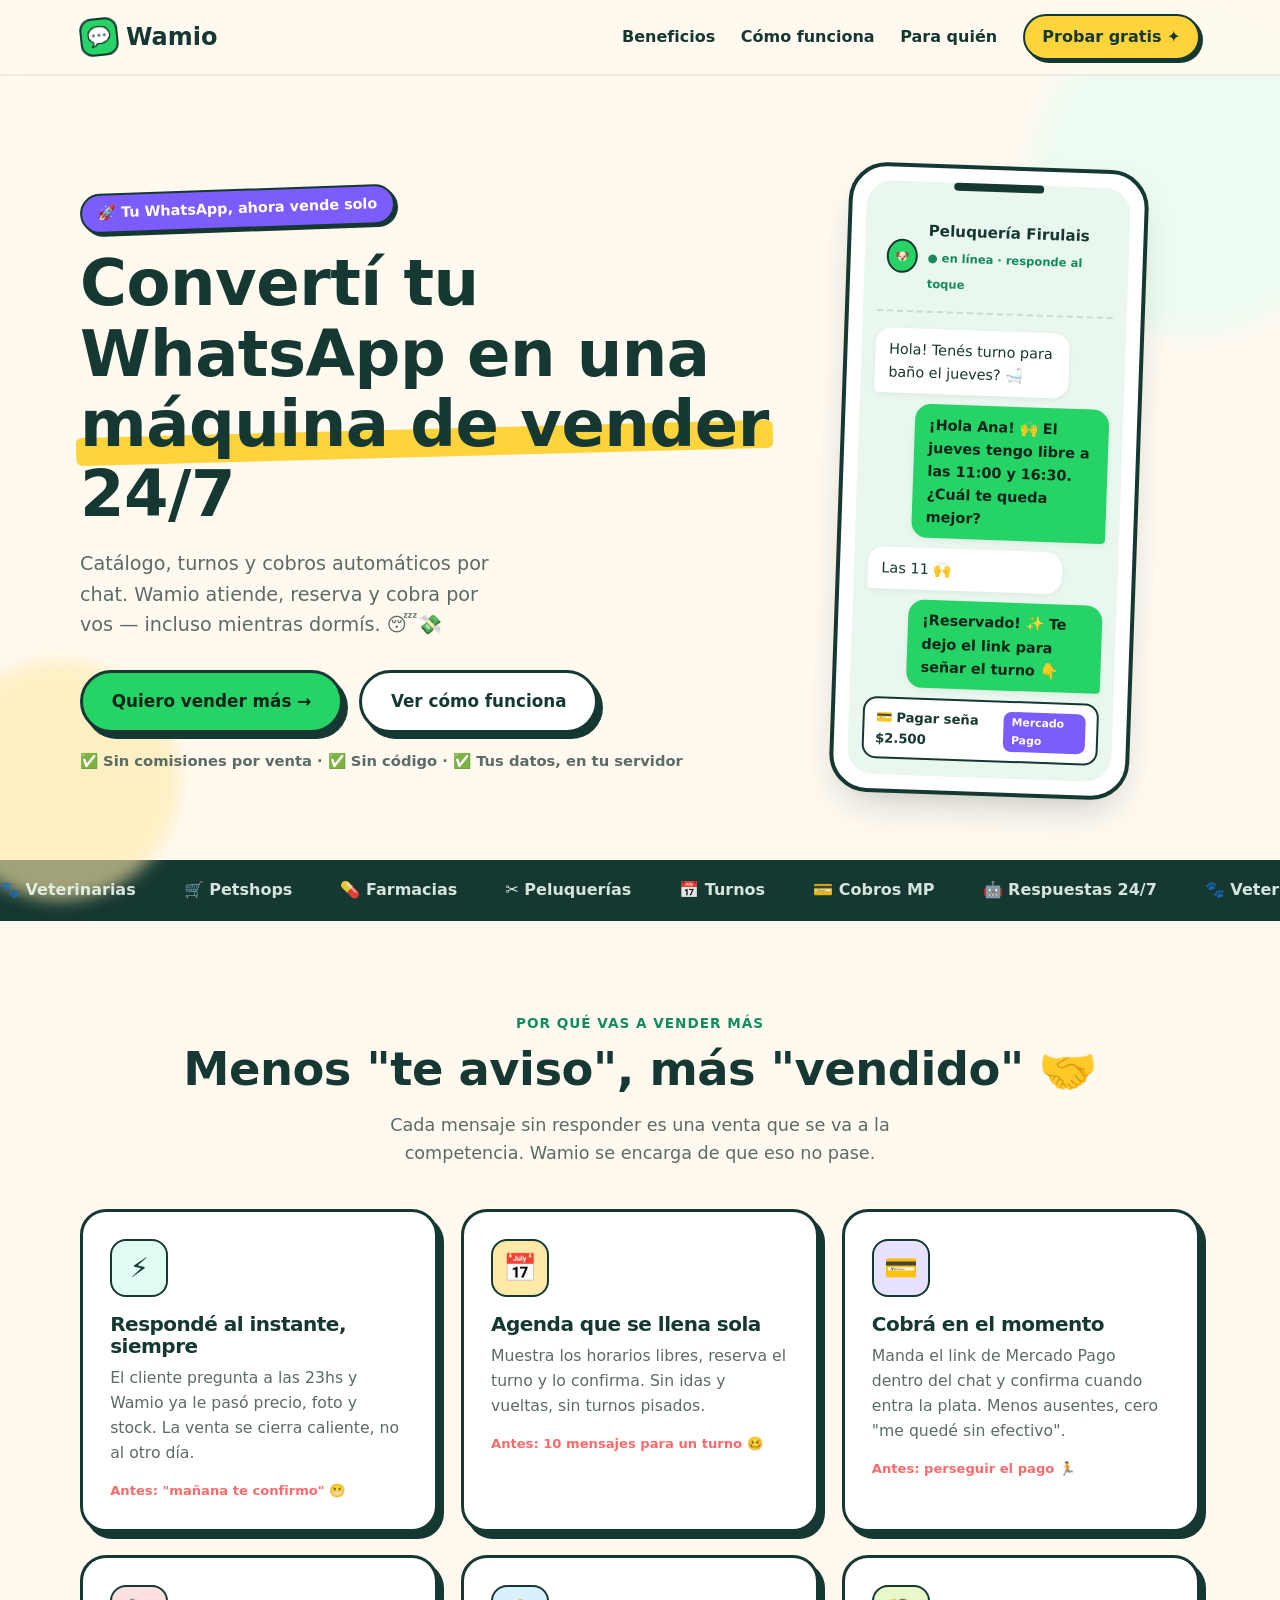
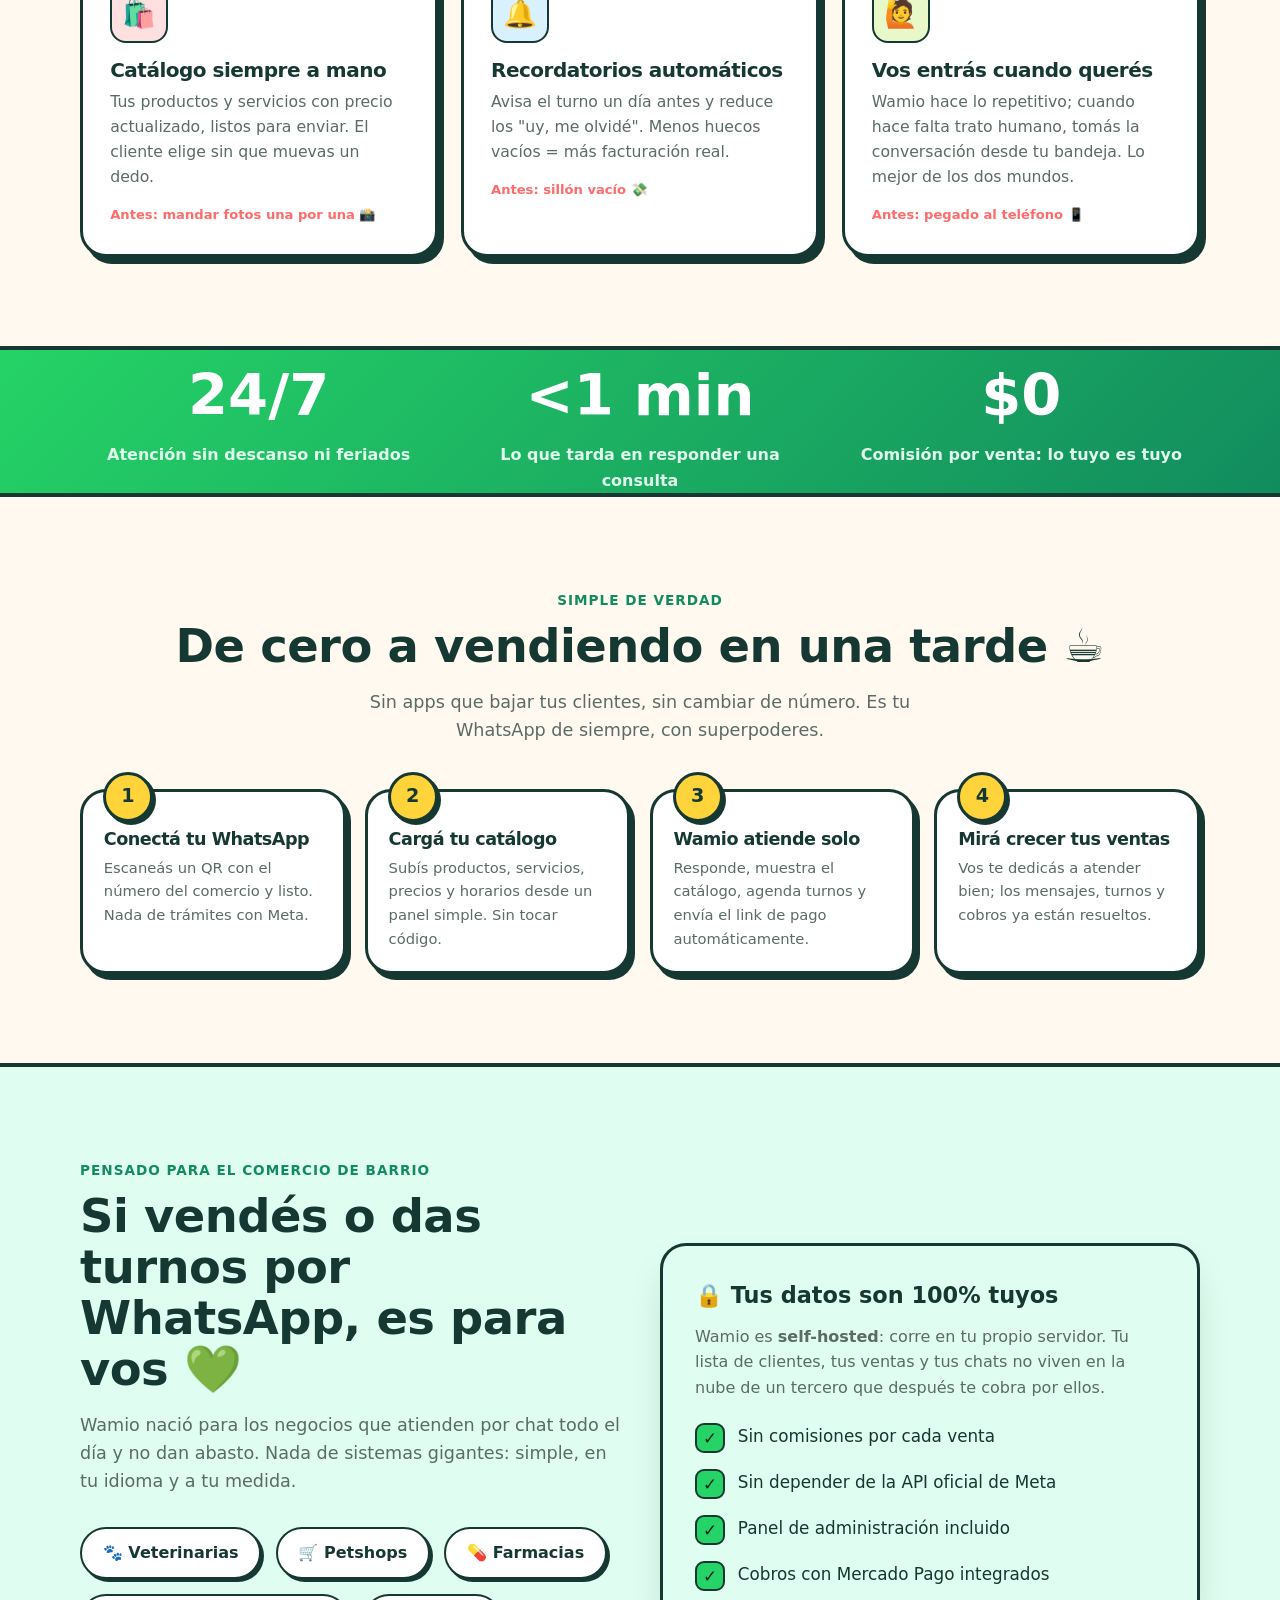
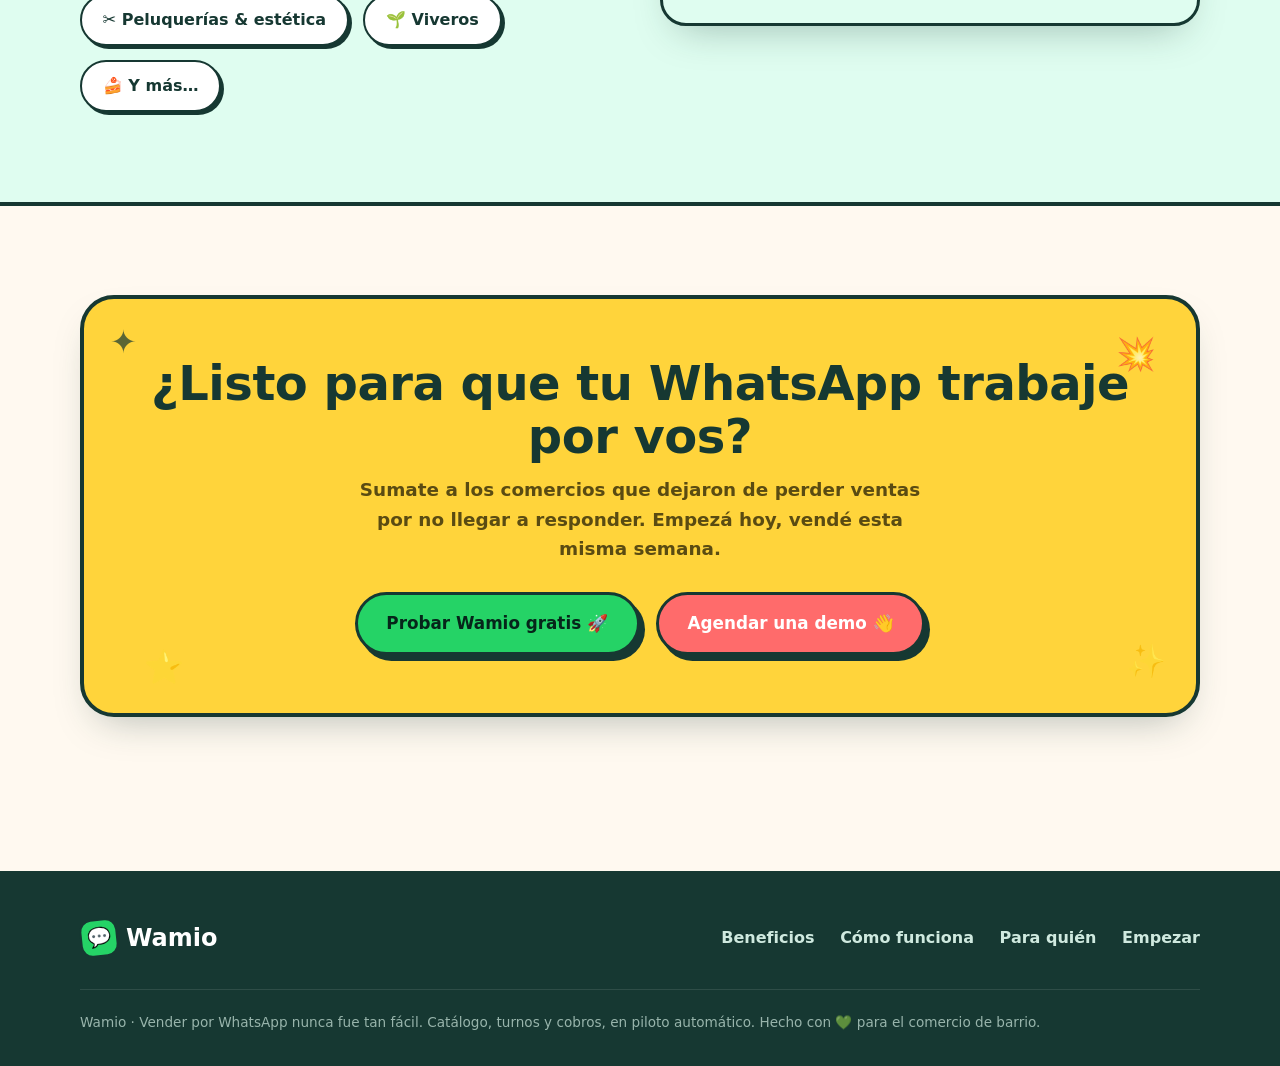
==== landing/index.html @ 574033fa "Landing page: sitio promocional claro y divertido para Wamio Página estática autocontenida (landing/" ====
<!DOCTYPE html>
<html lang="es">
<head>
<meta charset="UTF-8" />
<meta name="viewport" content="width=device-width, initial-scale=1.0" />
<title>Wamio — Vendé por WhatsApp en piloto automático</title>
<meta name="description" content="Wamio convierte tu WhatsApp en una máquina de vender: catálogo, turnos y cobros automáticos, 24/7. Ideal para veterinarias, petshops y farmacias de barrio." />
<style>
  :root {
    --verde:   #25D366;
    --verde-d: #128C5E;
    --menta:   #DFFdf0;
    --crema:   #FFF9F0;
    --coral:   #FF6B6B;
    --amarillo:#FFD43B;
    --violeta: #7C5CFC;
    --tinta:   #163832;
    --gris:    #5B6B66;
    --blanco:  #FFFFFF;
    --sombra:  0 18px 40px -18px rgba(22,56,50,.35);
    --radio:   26px;
  }

  * { box-sizing: border-box; margin: 0; padding: 0; }

  html { scroll-behavior: smooth; }

  body {
    font-family: 'Trebuchet MS', 'Segoe UI', system-ui, sans-serif;
    color: var(--tinta);
    background: var(--crema);
    line-height: 1.6;
    overflow-x: hidden;
  }

  h1, h2, h3 { line-height: 1.1; letter-spacing: -.5px; }

  a { text-decoration: none; color: inherit; }

  .wrap { width: min(1120px, 92vw); margin-inline: auto; }

  /* ---------- Botones ---------- */
  .btn {
    display: inline-flex; align-items: center; gap: .55rem;
    font-size: 1.05rem; font-weight: 700;
    padding: .95rem 1.8rem; border-radius: 999px;
    border: 3px solid var(--tinta);
    cursor: pointer; transition: transform .15s ease, box-shadow .15s ease;
    box-shadow: 5px 6px 0 var(--tinta);
  }
  .btn:hover { transform: translate(-2px,-2px); box-shadow: 7px 8px 0 var(--tinta); }
  .btn:active { transform: translate(2px,3px); box-shadow: 2px 2px 0 var(--tinta); }
  .btn--verde  { background: var(--verde);  color: #06251a; }
  .btn--blanco { background: var(--blanco); color: var(--tinta); }
  .btn--coral  { background: var(--coral);  color: #fff; }

  /* ---------- Nav ---------- */
  nav {
    position: sticky; top: 0; z-index: 50;
    background: rgba(255,249,240,.85);
    backdrop-filter: blur(10px);
    border-bottom: 2px solid rgba(22,56,50,.08);
  }
  nav .wrap { display: flex; align-items: center; justify-content: space-between; padding: .9rem 0; }
  .logo { display: flex; align-items: center; gap: .5rem; font-weight: 800; font-size: 1.5rem; }
  .logo .dot {
    width: 38px; height: 38px; border-radius: 12px; display: grid; place-items: center;
    background: var(--verde); border: 2.5px solid var(--tinta); font-size: 1.2rem;
    transform: rotate(-6deg);
  }
  .nav-links { display: flex; gap: 1.6rem; align-items: center; font-weight: 600; }
  .nav-links a.pill { padding: .5rem 1.1rem; border-radius: 999px; border: 2.5px solid var(--tinta); background: var(--amarillo); box-shadow: 3px 3px 0 var(--tinta); }
  @media (max-width: 720px){ .nav-links a:not(.pill){ display:none; } }

  /* ---------- Hero ---------- */
  header { position: relative; padding: clamp(3rem,7vw,6rem) 0 4rem; }
  .blob { position: absolute; border-radius: 50%; filter: blur(8px); opacity: .5; z-index: 0; }
  .blob.b1 { width: 320px; height: 320px; background: var(--menta);   top: -60px; right: -70px; }
  .blob.b2 { width: 240px; height: 240px; background: #FFE9A8;        bottom: -40px; left: -60px; opacity:.6;}
  .hero-grid { position: relative; z-index: 1; display: grid; grid-template-columns: 1.1fr .9fr; gap: 3rem; align-items: center; }
  @media (max-width: 860px){ .hero-grid { grid-template-columns: 1fr; text-align: center; } }

  .tag {
    display: inline-flex; align-items:center; gap:.5rem; font-weight: 700; font-size:.9rem;
    background: var(--violeta); color: #fff; padding: .4rem 1rem; border-radius: 999px;
    border: 2.5px solid var(--tinta); box-shadow: 3px 3px 0 var(--tinta); transform: rotate(-2deg);
  }
  .hero h1 { font-size: clamp(2.4rem, 5.2vw, 4rem); margin: 1.2rem 0; }
  .hero h1 .hl { position: relative; white-space: nowrap; }
  .hero h1 .hl::after {
    content:""; position:absolute; left:-4px; right:-4px; bottom:4px; height: 38%;
    background: var(--amarillo); z-index:-1; border-radius: 6px; transform: rotate(-1.5deg);
  }
  .hero p.lead { font-size: 1.2rem; color: var(--gris); max-width: 34ch; margin-bottom: 1.8rem; }
  @media (max-width: 860px){ .hero p.lead{ margin-inline:auto; } }
  .hero-cta { display: flex; gap: 1rem; flex-wrap: wrap; }
  @media (max-width: 860px){ .hero-cta{ justify-content:center; } }
  .microcopy { margin-top: 1rem; font-size: .92rem; color: var(--gris); font-weight:600; }

  /* Teléfono / chat mockup */
  .phone {
    position: relative; width: 300px; max-width: 78vw; margin-inline: auto;
    background: var(--blanco); border: 4px solid var(--tinta); border-radius: 38px;
    padding: 14px; box-shadow: var(--sombra); transform: rotate(2deg);
  }
  .phone::before { content:""; position:absolute; top:14px; left:50%; transform:translateX(-50%); width:90px; height:8px; background: var(--tinta); border-radius: 999px; }
  .screen { background: #EAF7EF; border-radius: 26px; padding: 30px 14px 16px; }
  .chat-top { display:flex; align-items:center; gap:.6rem; padding:.4rem .5rem 1rem; border-bottom:2px dashed rgba(22,56,50,.15); margin-bottom:1rem; }
  .chat-top .av { width:34px; height:34px; border-radius:50%; background: var(--verde); display:grid; place-items:center; border:2px solid var(--tinta); }
  .chat-top strong { font-size:.95rem; }
  .chat-top span { font-size:.72rem; color: var(--verde-d); font-weight:700; }
  .bubble { max-width: 82%; padding: .6rem .85rem; border-radius: 16px; font-size: .9rem; margin-bottom: .6rem; box-shadow: 0 2px 6px rgba(0,0,0,.06); animation: pop .5s ease backwards; }
  .bubble.in  { background: #fff; border-bottom-left-radius: 4px; }
  .bubble.out { background: var(--verde); color:#06251a; margin-left:auto; border-bottom-right-radius: 4px; font-weight:600; }
  .bubble.b-2{ animation-delay:.5s } .bubble.b-3{ animation-delay:1s } .bubble.b-4{ animation-delay:1.5s }
  .pay { display:flex; align-items:center; gap:.5rem; background:#fff; border:2px solid var(--tinta); border-radius:14px; padding:.5rem .7rem; font-size:.82rem; font-weight:700; margin-top:.2rem; animation: pop .5s ease 2s backwards;}
  .pay .chip{ background:var(--violeta); color:#fff; padding:.15rem .5rem; border-radius:8px; font-size:.68rem; }
  @keyframes pop { from { opacity:0; transform: translateY(8px) scale(.96); } to { opacity:1; transform:none; } }

  /* ---------- Tira de logos / rubros ---------- */
  .strip { background: var(--tinta); color: #EAF7EF; padding: 1.1rem 0; overflow: hidden; }
  .strip .row { display:flex; gap: 3rem; white-space: nowrap; font-weight: 700; animation: slide 22s linear infinite; }
  .strip .row span { display:inline-flex; gap:.5rem; align-items:center; opacity:.9; }
  @keyframes slide { from { transform: translateX(0);} to { transform: translateX(-50%);} }

  /* ---------- Secciones ---------- */
  section.pad { padding: clamp(3.5rem, 7vw, 6rem) 0; }
  .eyebrow { font-weight: 800; color: var(--verde-d); text-transform: uppercase; letter-spacing: 1px; font-size:.85rem; }
  .sec-title { font-size: clamp(1.9rem, 4vw, 2.9rem); margin: .5rem 0 1rem; }
  .sec-intro { color: var(--gris); font-size: 1.1rem; max-width: 54ch; }
  .center { text-align:center; } .center .sec-intro{ margin-inline:auto; }

  /* Dolor -> solución */
  .beneficios { display:grid; grid-template-columns: repeat(3,1fr); gap: 1.4rem; margin-top: 2.6rem; }
  @media (max-width: 860px){ .beneficios{ grid-template-columns:1fr; } }
  .card {
    background: var(--blanco); border: 3px solid var(--tinta); border-radius: var(--radio);
    padding: 1.7rem; box-shadow: 6px 7px 0 var(--tinta); transition: transform .18s ease;
  }
  .card:hover { transform: translateY(-6px); }
  .card .ico { width: 58px; height: 58px; border-radius: 16px; display:grid; place-items:center; font-size: 1.7rem; border:2.5px solid var(--tinta); margin-bottom: 1rem; }
  .card h3 { font-size: 1.25rem; margin-bottom: .5rem; }
  .card p { color: var(--gris); font-size:.98rem; }
  .card .antes { display:inline-block; margin-top:.9rem; font-size:.82rem; font-weight:700; color: var(--coral); }
  .i-verde{ background: var(--menta);} .i-amar{ background:#FFE9A8;} .i-viol{ background:#E8E1FF;} .i-coral{background:#FFE0E0;} .i-cielo{background:#D9F0FF;} .i-lima{background:#E8F8C8;}

  /* Cómo funciona */
  .pasos { display:grid; grid-template-columns: repeat(4,1fr); gap: 1.2rem; margin-top: 2.8rem; counter-reset: paso; }
  @media (max-width: 860px){ .pasos{ grid-template-columns: 1fr 1fr; } }
  @media (max-width: 520px){ .pasos{ grid-template-columns: 1fr; } }
  .paso { position: relative; background: var(--blanco); border: 3px solid var(--tinta); border-radius: var(--radio); padding: 2.4rem 1.3rem 1.3rem; box-shadow: 5px 6px 0 var(--tinta); }
  .paso::before {
    counter-increment: paso; content: counter(paso);
    position: absolute; top: -20px; left: 20px; width: 44px; height: 44px; border-radius: 50%;
    background: var(--amarillo); border: 3px solid var(--tinta); display:grid; place-items:center;
    font-weight: 800; font-size: 1.2rem; box-shadow: 3px 3px 0 var(--tinta);
  }
  .paso h3 { font-size: 1.1rem; margin-bottom:.4rem; }
  .paso p { font-size:.92rem; color: var(--gris); }

  /* Números */
  .stats-band { background: linear-gradient(135deg, var(--verde), var(--verde-d)); border-block: 4px solid var(--tinta); }
  .stats { display:grid; grid-template-columns: repeat(3,1fr); gap: 1.5rem; text-align:center; color:#eafff5; }
  @media (max-width: 720px){ .stats{ grid-template-columns:1fr; gap:2rem; } }
  .stats .n { font-size: clamp(2.6rem,6vw,3.6rem); font-weight: 800; color:#fff; }
  .stats .l { font-weight:600; opacity:.95; }

  /* Para quién */
  .rubros { display:flex; flex-wrap:wrap; gap: .9rem; margin-top: 2rem; }
  .rubro { background:#fff; border:2.5px solid var(--tinta); border-radius:999px; padding:.7rem 1.3rem; font-weight:700; box-shadow:3px 3px 0 var(--tinta); display:flex; gap:.5rem; align-items:center; }

  /* Diferencial / self-hosted */
  .split { display:grid; grid-template-columns: 1fr 1fr; gap: 2.5rem; align-items:center; }
  @media (max-width: 860px){ .split{ grid-template-columns:1fr; } }
  .checklist { list-style:none; display:grid; gap: 1rem; margin-top: 1.4rem; }
  .checklist li { display:flex; gap:.8rem; align-items:flex-start; font-size:1.05rem; }
  .checklist .tick { flex:none; width:30px; height:30px; border-radius:9px; background:var(--verde); border:2.5px solid var(--tinta); display:grid; place-items:center; font-weight:800; color:#06251a; }
  .card-highlight { background: var(--menta); border:3px solid var(--tinta); border-radius: var(--radio); padding: 2rem; box-shadow: var(--sombra); }
  .card-highlight .big { font-size: 1.4rem; font-weight: 800; margin-bottom: .6rem; }

  /* CTA final */
  .cta-final { position: relative; }
  .cta-box {
    background: var(--amarillo); border: 4px solid var(--tinta); border-radius: 34px;
    padding: clamp(2.4rem,5vw,3.6rem); text-align:center; box-shadow: var(--sombra); position:relative; overflow:hidden;
  }
  .cta-box h2 { font-size: clamp(2rem,4.5vw,3rem); margin-bottom: .8rem; }
  .cta-box p { font-size:1.15rem; color:#5a4b12; max-width: 46ch; margin: 0 auto 1.8rem; font-weight:600; }
  .cta-box .btns { display:flex; gap:1rem; justify-content:center; flex-wrap:wrap; }
  .cta-box .spark { position:absolute; font-size:2rem; opacity:.7; }

  /* Footer */
  footer { background: var(--tinta); color: #cfe9df; padding: 3rem 0 2rem; margin-top: 4rem; }
  .foot-grid { display:flex; justify-content:space-between; gap:2rem; flex-wrap:wrap; align-items:center; }
  footer .logo { color:#fff; }
  footer a:hover { color:#fff; }
  .foot-note { margin-top:2rem; padding-top:1.4rem; border-top:1px solid rgba(255,255,255,.15); font-size:.85rem; opacity:.7; }

  .float { animation: float 4s ease-in-out infinite; }
  @keyframes float { 0%,100%{ transform: translateY(0) rotate(2deg);} 50%{ transform: translateY(-12px) rotate(2deg);} }
</style>
</head>
<body>

  <!-- NAV -->
  <nav>
    <div class="wrap">
      <a href="#" class="logo"><span class="dot">💬</span> Wamio</a>
      <div class="nav-links">
        <a href="#beneficios">Beneficios</a>
        <a href="#como">Cómo funciona</a>
        <a href="#quien">Para quién</a>
        <a href="#empezar" class="pill">Probar gratis ✦</a>
      </div>
    </div>
  </nav>

  <!-- HERO -->
  <header>
    <span class="blob b1"></span>
    <span class="blob b2"></span>
    <div class="wrap hero-grid hero">
      <div>
        <span class="tag">🚀 Tu WhatsApp, ahora vende solo</span>
        <h1>Convertí tu WhatsApp en una <span class="hl">máquina de vender</span> 24/7</h1>
        <p class="lead">Catálogo, turnos y cobros automáticos por chat. Wamio atiende, reserva y cobra por vos — incluso mientras dormís. 😴💸</p>
        <div class="hero-cta">
          <a href="#empezar" class="btn btn--verde">Quiero vender más →</a>
          <a href="#como" class="btn btn--blanco">Ver cómo funciona</a>
        </div>
        <p class="microcopy">✅ Sin comisiones por venta · ✅ Sin código · ✅ Tus datos, en tu servidor</p>
      </div>

      <!-- Chat mockup -->
      <div class="phone float">
        <div class="screen">
          <div class="chat-top">
            <span class="av">🐶</span>
            <div>
              <strong>Peluquería Firulais</strong><br>
              <span>● en línea · responde al toque</span>
            </div>
          </div>
          <div class="bubble in b-1">Hola! Tenés turno para baño el jueves? 🛁</div>
          <div class="bubble out b-2">¡Hola Ana! 🙌 El jueves tengo libre a las 11:00 y 16:30. ¿Cuál te queda mejor?</div>
          <div class="bubble in b-3">Las 11 🙌</div>
          <div class="bubble out b-4">¡Reservado! ✨ Te dejo el link para señar el turno 👇</div>
          <div class="pay">💳 Pagar seña $2.500 <span class="chip">Mercado Pago</span></div>
        </div>
      </div>
    </div>
  </header>

  <!-- STRIP -->
  <div class="strip">
    <div class="row">
      <span>🐾 Veterinarias</span><span>🛒 Petshops</span><span>💊 Farmacias</span><span>✂️ Peluquerías</span><span>📅 Turnos</span><span>💳 Cobros MP</span><span>🤖 Respuestas 24/7</span>
      <span>🐾 Veterinarias</span><span>🛒 Petshops</span><span>💊 Farmacias</span><span>✂️ Peluquerías</span><span>📅 Turnos</span><span>💳 Cobros MP</span><span>🤖 Respuestas 24/7</span>
    </div>
  </div>

  <!-- BENEFICIOS -->
  <section class="pad" id="beneficios">
    <div class="wrap center">
      <span class="eyebrow">Por qué vas a vender más</span>
      <h2 class="sec-title">Menos "te aviso", más "vendido" 🤝</h2>
      <p class="sec-intro">Cada mensaje sin responder es una venta que se va a la competencia. Wamio se encarga de que eso no pase.</p>
    </div>
    <div class="wrap beneficios">
      <div class="card">
        <div class="ico i-verde">⚡</div>
        <h3>Respondé al instante, siempre</h3>
        <p>El cliente pregunta a las 23hs y Wamio ya le pasó precio, foto y stock. La venta se cierra caliente, no al otro día.</p>
        <span class="antes">Antes: "mañana te confirmo" 😬</span>
      </div>
      <div class="card">
        <div class="ico i-amar">📅</div>
        <h3>Agenda que se llena sola</h3>
        <p>Muestra los horarios libres, reserva el turno y lo confirma. Sin idas y vueltas, sin turnos pisados.</p>
        <span class="antes">Antes: 10 mensajes para un turno 🥴</span>
      </div>
      <div class="card">
        <div class="ico i-viol">💳</div>
        <h3>Cobrá en el momento</h3>
        <p>Manda el link de Mercado Pago dentro del chat y confirma cuando entra la plata. Menos ausentes, cero "me quedé sin efectivo".</p>
        <span class="antes">Antes: perseguir el pago 🏃</span>
      </div>
      <div class="card">
        <div class="ico i-coral">🛍️</div>
        <h3>Catálogo siempre a mano</h3>
        <p>Tus productos y servicios con precio actualizado, listos para enviar. El cliente elige sin que muevas un dedo.</p>
        <span class="antes">Antes: mandar fotos una por una 📸</span>
      </div>
      <div class="card">
        <div class="ico i-cielo">🔔</div>
        <h3>Recordatorios automáticos</h3>
        <p>Avisa el turno un día antes y reduce los "uy, me olvidé". Menos huecos vacíos = más facturación real.</p>
        <span class="antes">Antes: sillón vacío 💸</span>
      </div>
      <div class="card">
        <div class="ico i-lima">🙋</div>
        <h3>Vos entrás cuando querés</h3>
        <p>Wamio hace lo repetitivo; cuando hace falta trato humano, tomás la conversación desde tu bandeja. Lo mejor de los dos mundos.</p>
        <span class="antes">Antes: pegado al teléfono 📱</span>
      </div>
    </div>
  </section>

  <!-- STATS -->
  <div class="stats-band pad">
    <div class="wrap stats">
      <div><div class="n">24/7</div><div class="l">Atención sin descanso ni feriados</div></div>
      <div><div class="n">&lt;1 min</div><div class="l">Lo que tarda en responder una consulta</div></div>
      <div><div class="n">$0</div><div class="l">Comisión por venta: lo tuyo es tuyo</div></div>
    </div>
  </div>

  <!-- CÓMO FUNCIONA -->
  <section class="pad" id="como">
    <div class="wrap center">
      <span class="eyebrow">Simple de verdad</span>
      <h2 class="sec-title">De cero a vendiendo en una tarde ☕</h2>
      <p class="sec-intro">Sin apps que bajar tus clientes, sin cambiar de número. Es tu WhatsApp de siempre, con superpoderes.</p>
    </div>
    <div class="wrap pasos">
      <div class="paso">
        <h3>Conectá tu WhatsApp</h3>
        <p>Escaneás un QR con el número del comercio y listo. Nada de trámites con Meta.</p>
      </div>
      <div class="paso">
        <h3>Cargá tu catálogo</h3>
        <p>Subís productos, servicios, precios y horarios desde un panel simple. Sin tocar código.</p>
      </div>
      <div class="paso">
        <h3>Wamio atiende solo</h3>
        <p>Responde, muestra el catálogo, agenda turnos y envía el link de pago automáticamente.</p>
      </div>
      <div class="paso">
        <h3>Mirá crecer tus ventas</h3>
        <p>Vos te dedicás a atender bien; los mensajes, turnos y cobros ya están resueltos.</p>
      </div>
    </div>
  </section>

  <!-- PARA QUIÉN -->
  <section class="pad" id="quien" style="background:var(--menta); border-block:4px solid var(--tinta);">
    <div class="wrap split">
      <div>
        <span class="eyebrow">Pensado para el comercio de barrio</span>
        <h2 class="sec-title">Si vendés o das turnos por WhatsApp, es para vos 💚</h2>
        <p class="sec-intro">Wamio nació para los negocios que atienden por chat todo el día y no dan abasto. Nada de sistemas gigantes: simple, en tu idioma y a tu medida.</p>
        <div class="rubros">
          <span class="rubro">🐾 Veterinarias</span>
          <span class="rubro">🛒 Petshops</span>
          <span class="rubro">💊 Farmacias</span>
          <span class="rubro">✂️ Peluquerías & estética</span>
          <span class="rubro">🌱 Viveros</span>
          <span class="rubro">🍰 Y más…</span>
        </div>
      </div>
      <div class="card-highlight">
        <div class="big">🔒 Tus datos son 100% tuyos</div>
        <p style="color:var(--gris); margin-bottom:1rem;">Wamio es <strong>self-hosted</strong>: corre en tu propio servidor. Tu lista de clientes, tus ventas y tus chats no viven en la nube de un tercero que después te cobra por ellos.</p>
        <ul class="checklist">
          <li><span class="tick">✓</span> Sin comisiones por cada venta</li>
          <li><span class="tick">✓</span> Sin depender de la API oficial de Meta</li>
          <li><span class="tick">✓</span> Panel de administración incluido</li>
          <li><span class="tick">✓</span> Cobros con Mercado Pago integrados</li>
        </ul>
      </div>
    </div>
  </section>

  <!-- CTA FINAL -->
  <section class="pad cta-final" id="empezar">
    <div class="wrap">
      <div class="cta-box">
        <span class="spark" style="top:18px; left:26px;">✦</span>
        <span class="spark" style="top:30px; right:40px;">💥</span>
        <span class="spark" style="bottom:20px; left:60px;">⭐</span>
        <span class="spark" style="bottom:26px; right:30px;">✨</span>
        <h2>¿Listo para que tu WhatsApp trabaje por vos?</h2>
        <p>Sumate a los comercios que dejaron de perder ventas por no llegar a responder. Empezá hoy, vendé esta misma semana.</p>
        <div class="btns">
          <a href="#" class="btn btn--verde">Probar Wamio gratis 🚀</a>
          <a href="#" class="btn btn--coral">Agendar una demo 👋</a>
        </div>
      </div>
    </div>
  </section>

  <!-- FOOTER -->
  <footer>
    <div class="wrap">
      <div class="foot-grid">
        <a href="#" class="logo"><span class="dot">💬</span> Wamio</a>
        <div class="nav-links" style="color:#cfe9df;">
          <a href="#beneficios">Beneficios</a>
          <a href="#como">Cómo funciona</a>
          <a href="#quien">Para quién</a>
          <a href="#empezar">Empezar</a>
        </div>
      </div>
      <p class="foot-note">Wamio · Vender por WhatsApp nunca fue tan fácil. Catálogo, turnos y cobros, en piloto automático. Hecho con 💚 para el comercio de barrio.</p>
    </div>
  </footer>

</body>
</html>
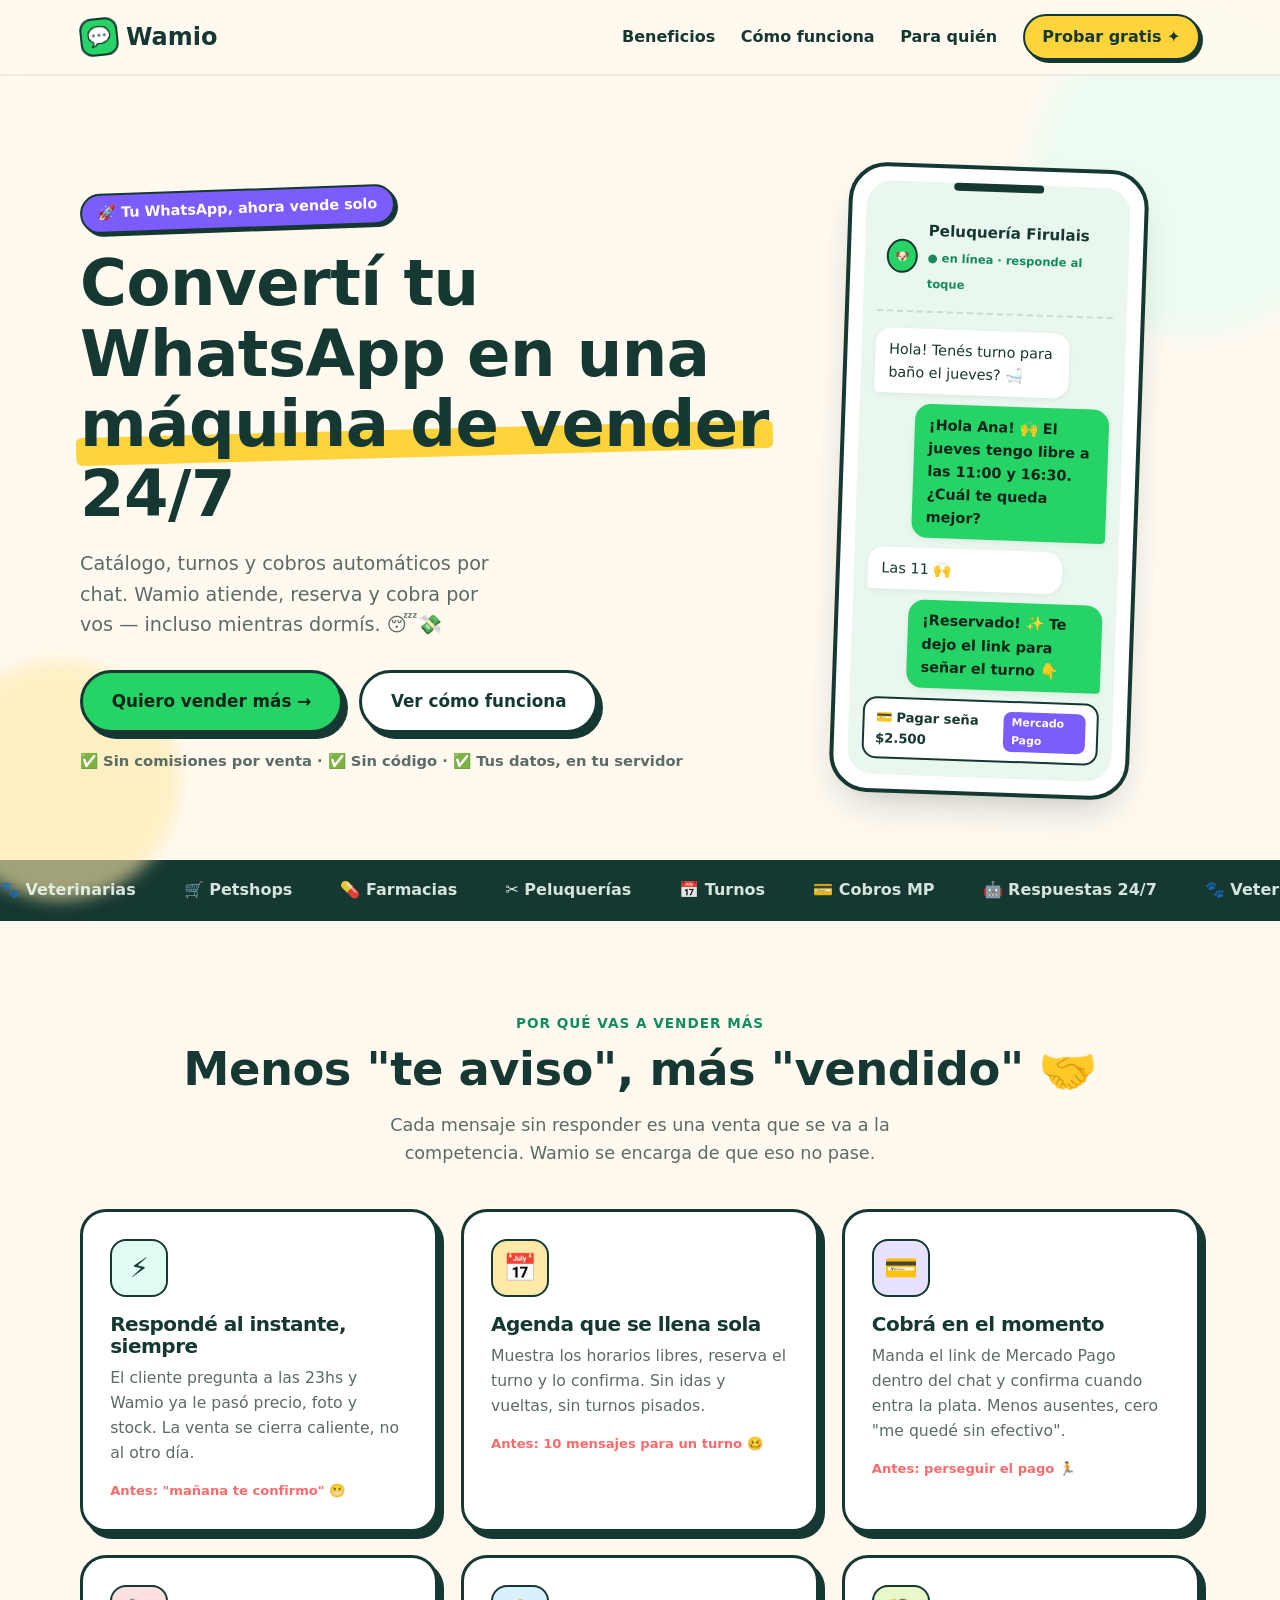
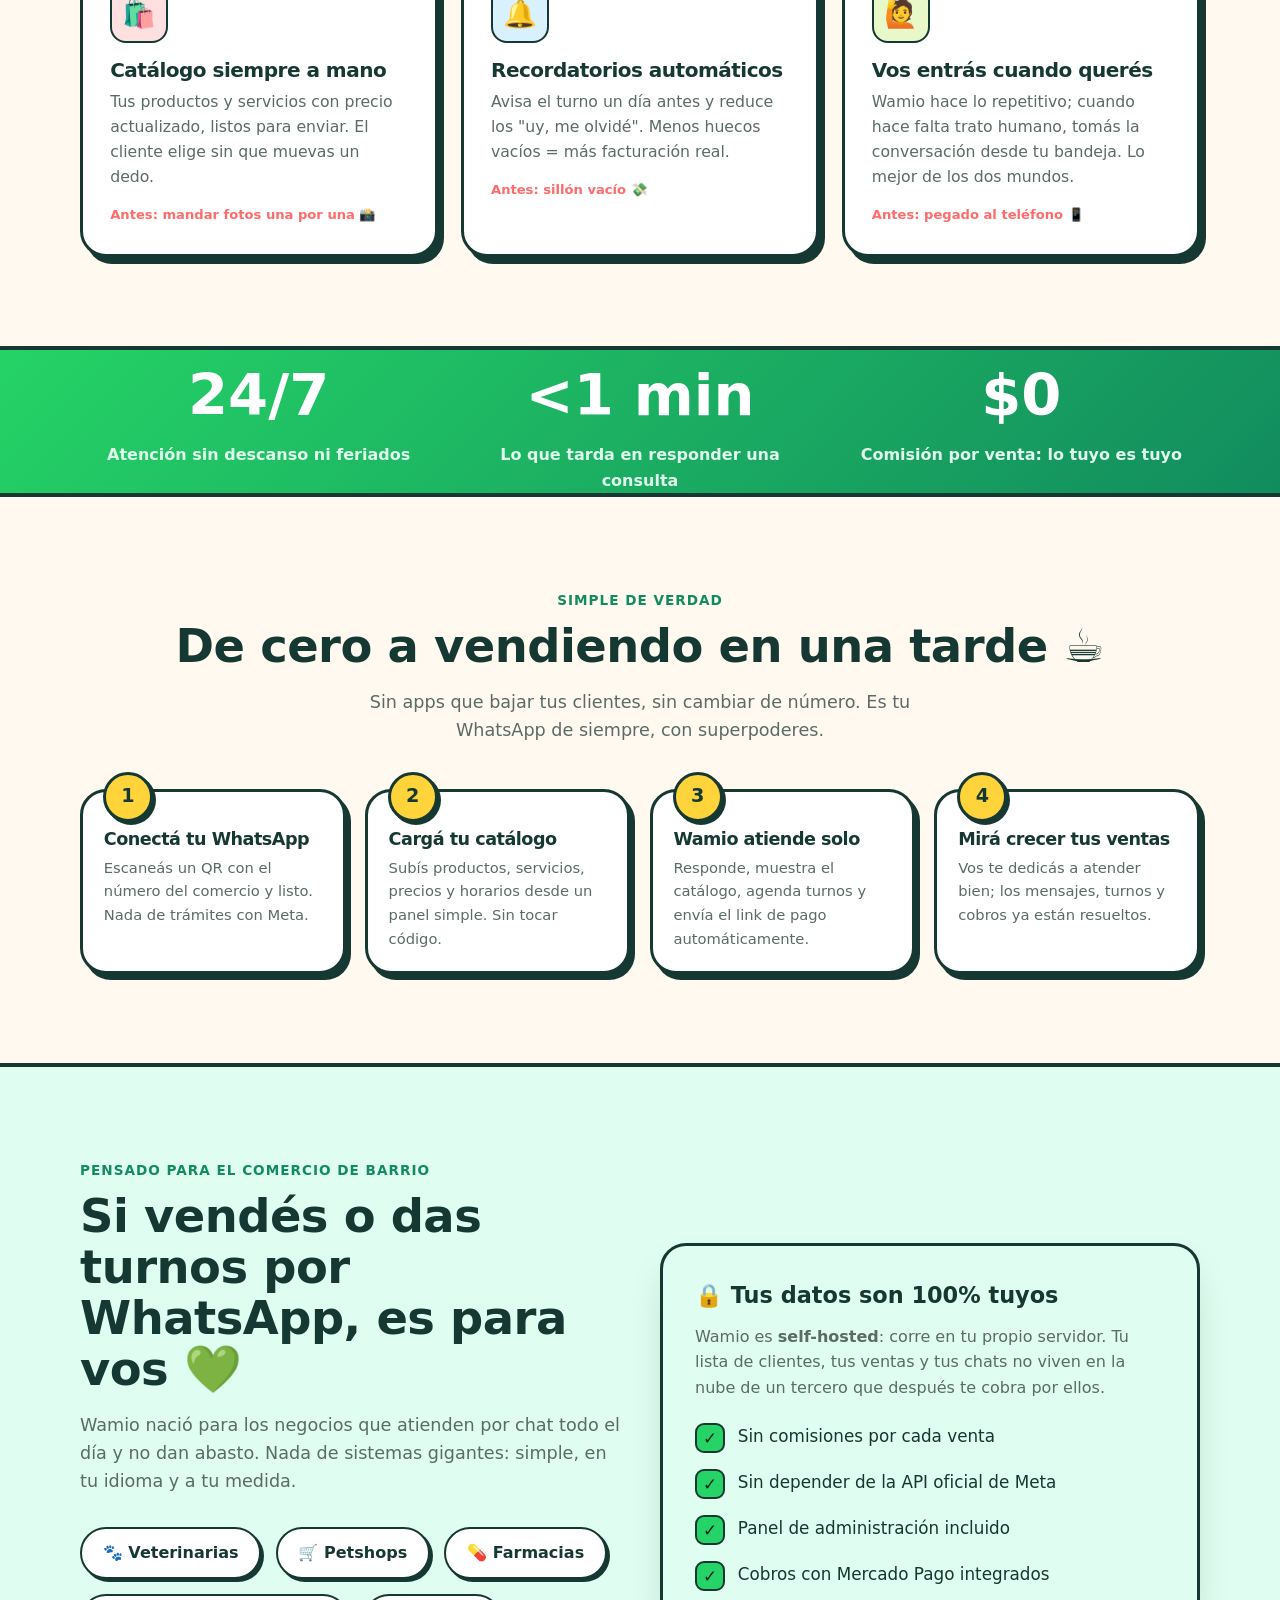
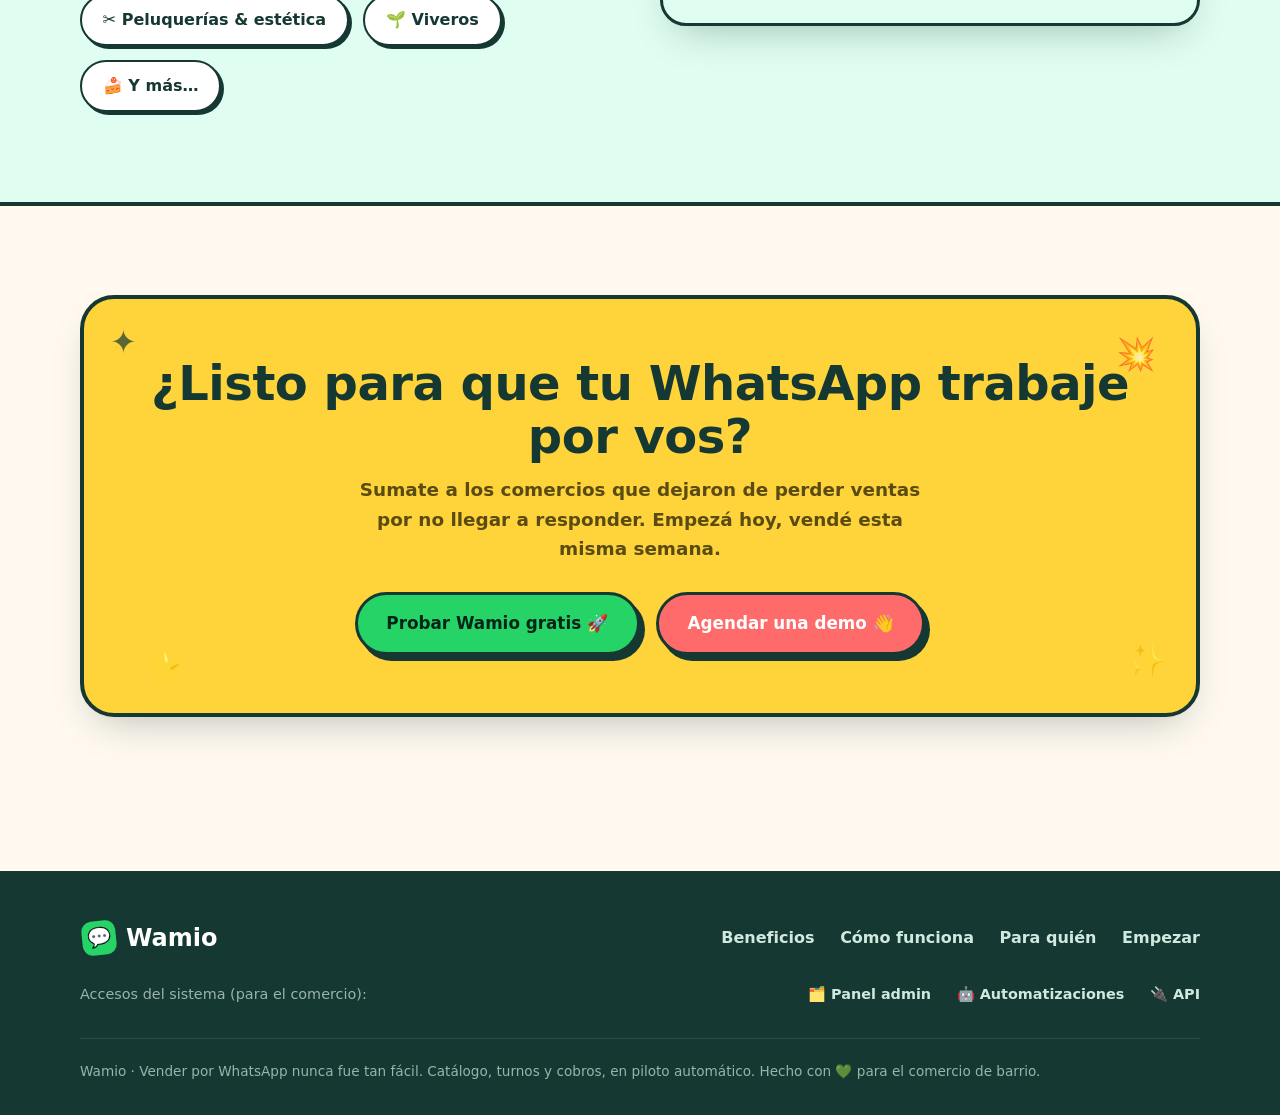
==== commit 8e1b2020: "Landing en la raíz del dominio + rutas del stack documentadas y funcionales Agrega un contenedor "la" ====
--- a/landing/index.html
+++ b/landing/index.html
@@ -401,6 +401,14 @@
           <a href="#empezar">Empezar</a>
         </div>
       </div>
+      <div class="foot-grid" style="margin-top:1.6rem; font-size:.9rem;">
+        <span style="opacity:.7;">Accesos del sistema (para el comercio):</span>
+        <div class="nav-links" style="color:#cfe9df;">
+          <a href="/admin/">🗂️ Panel admin</a>
+          <a href="/n8n/">🤖 Automatizaciones</a>
+          <a href="/api/">🔌 API</a>
+        </div>
+      </div>
       <p class="foot-note">Wamio · Vender por WhatsApp nunca fue tan fácil. Catálogo, turnos y cobros, en piloto automático. Hecho con 💚 para el comercio de barrio.</p>
     </div>
   </footer>
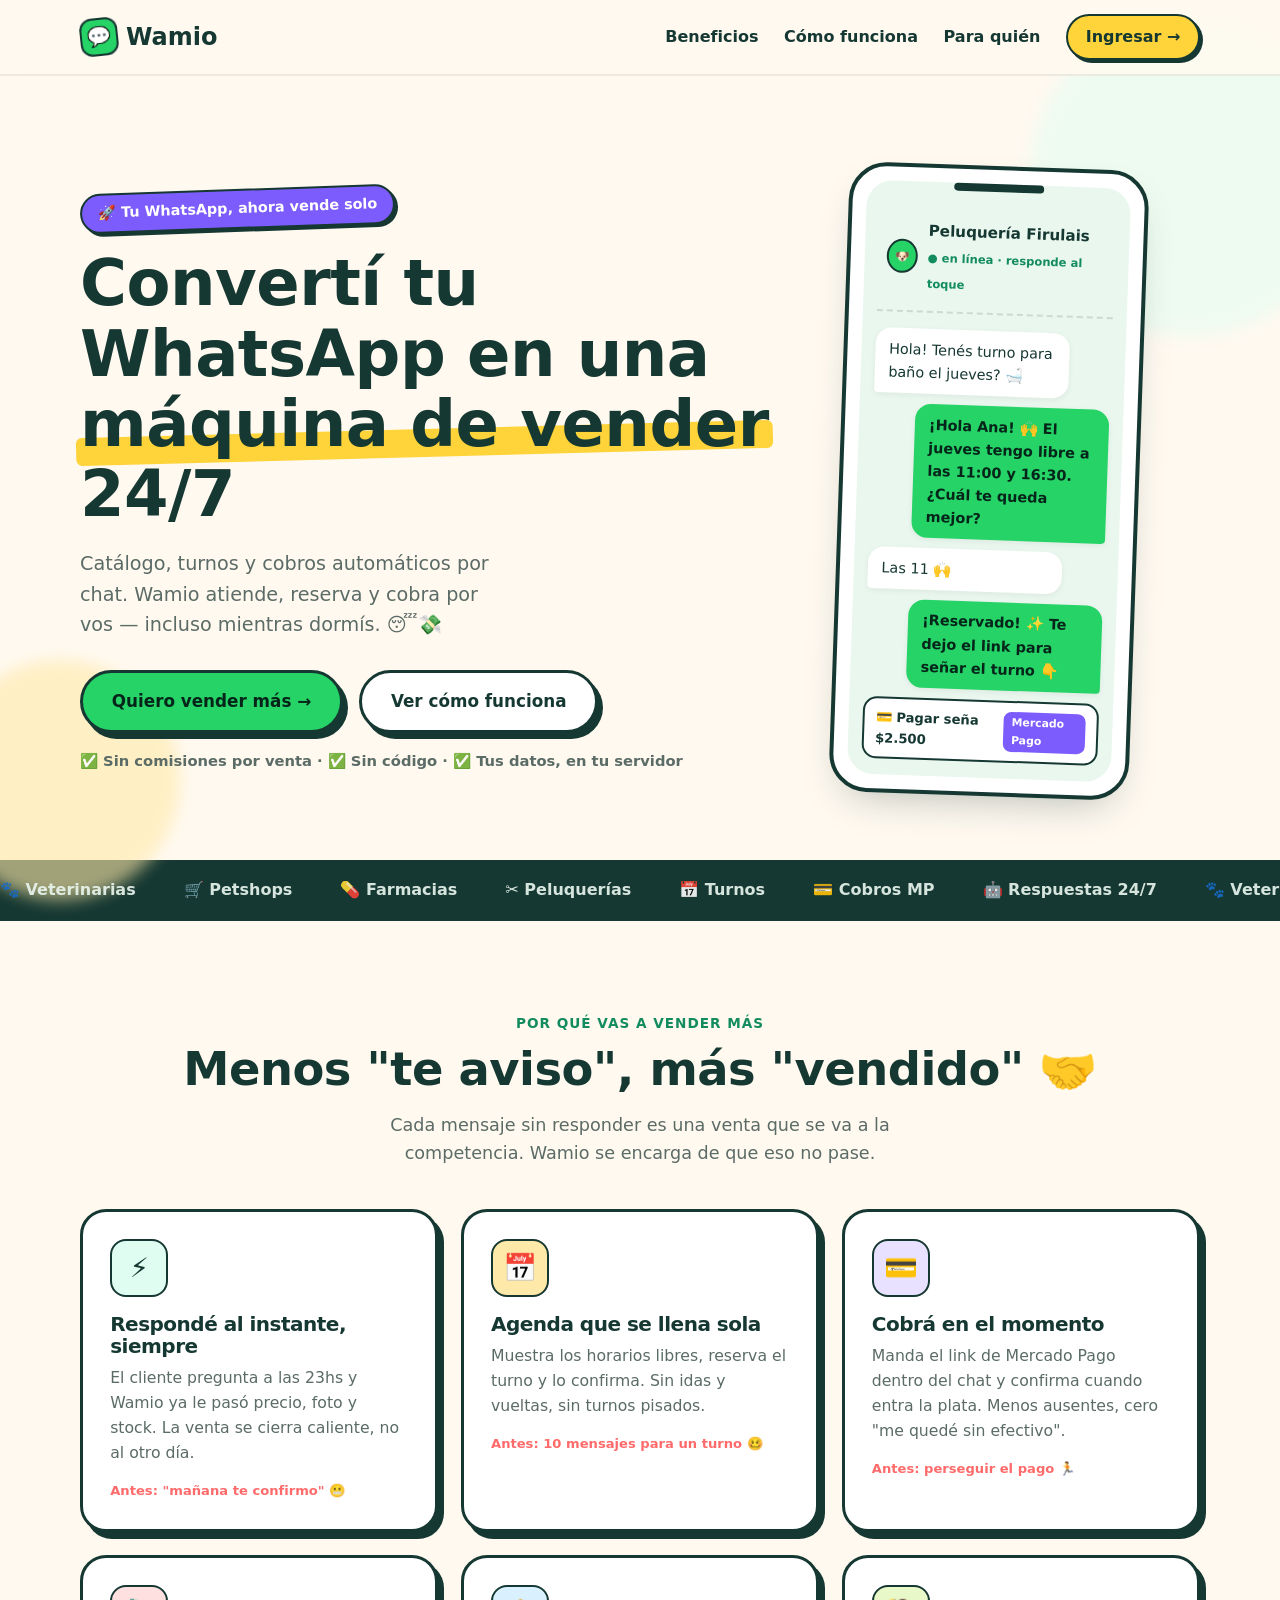
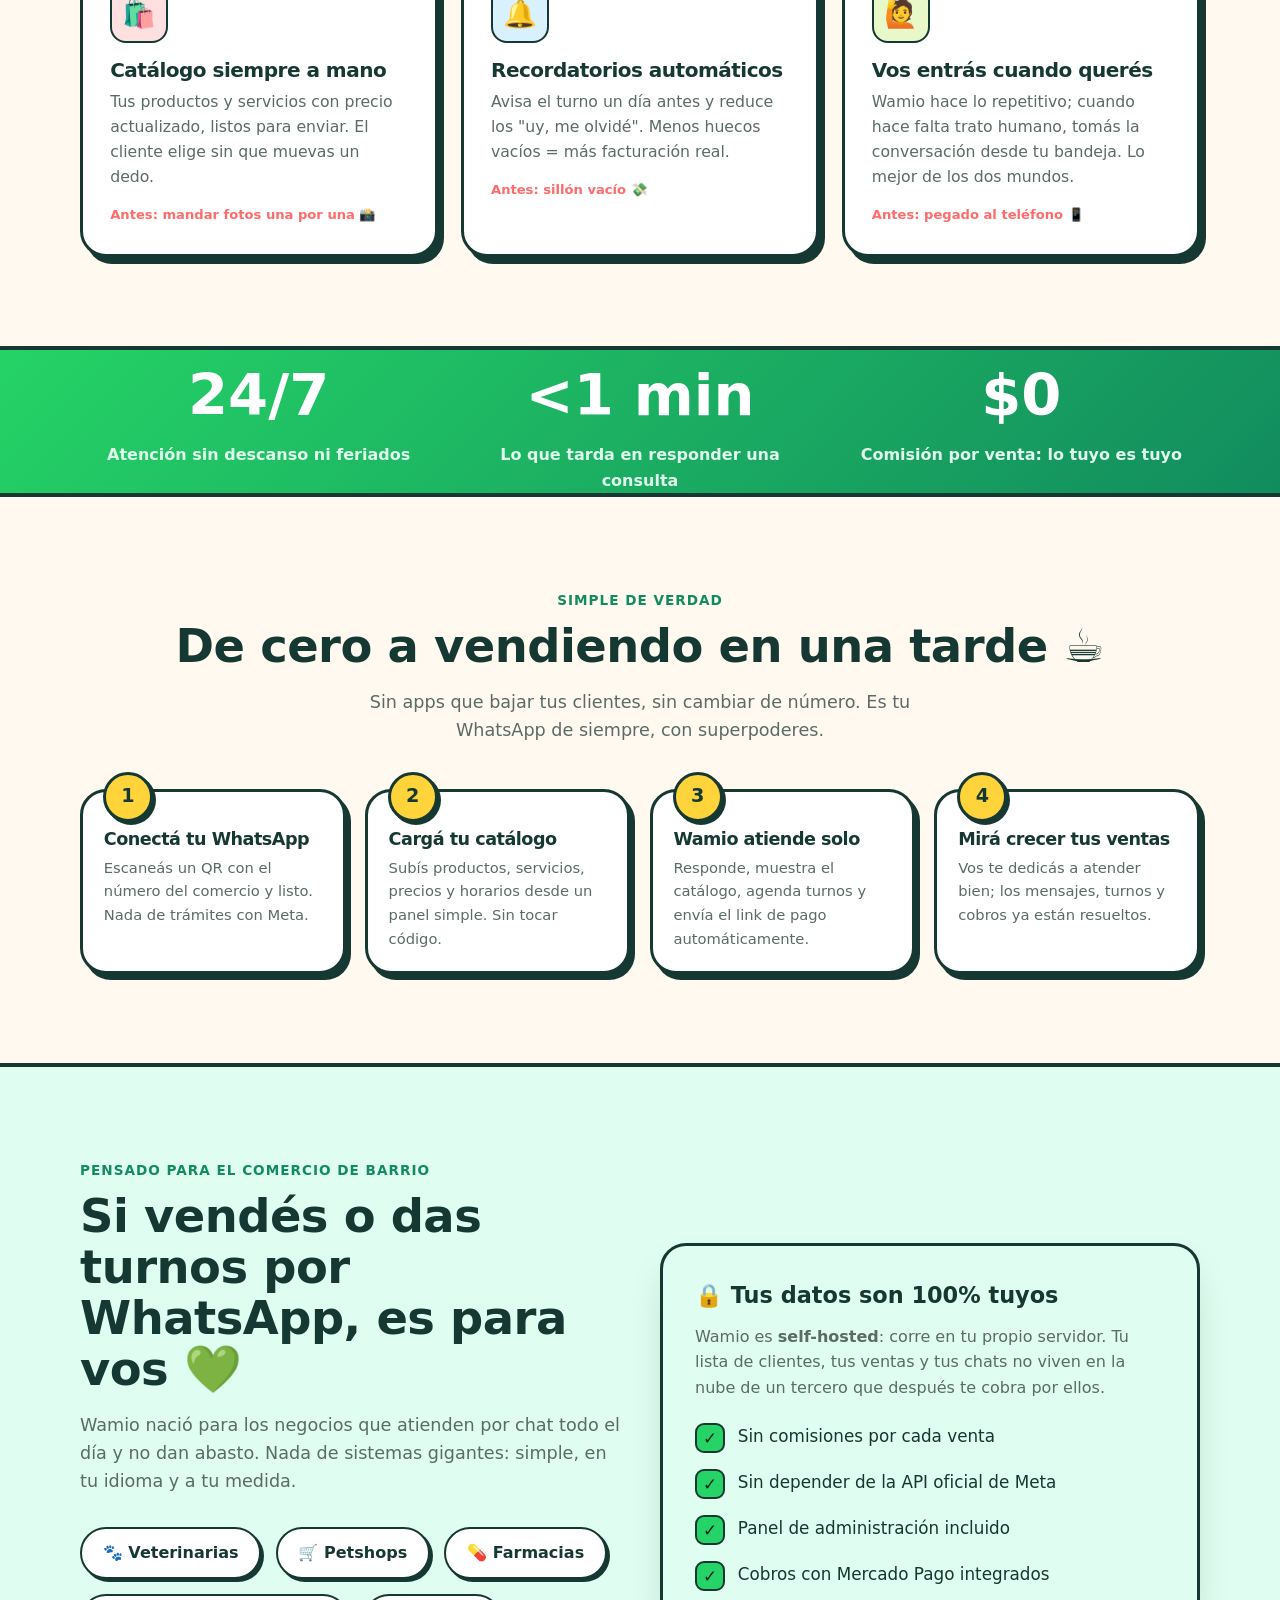
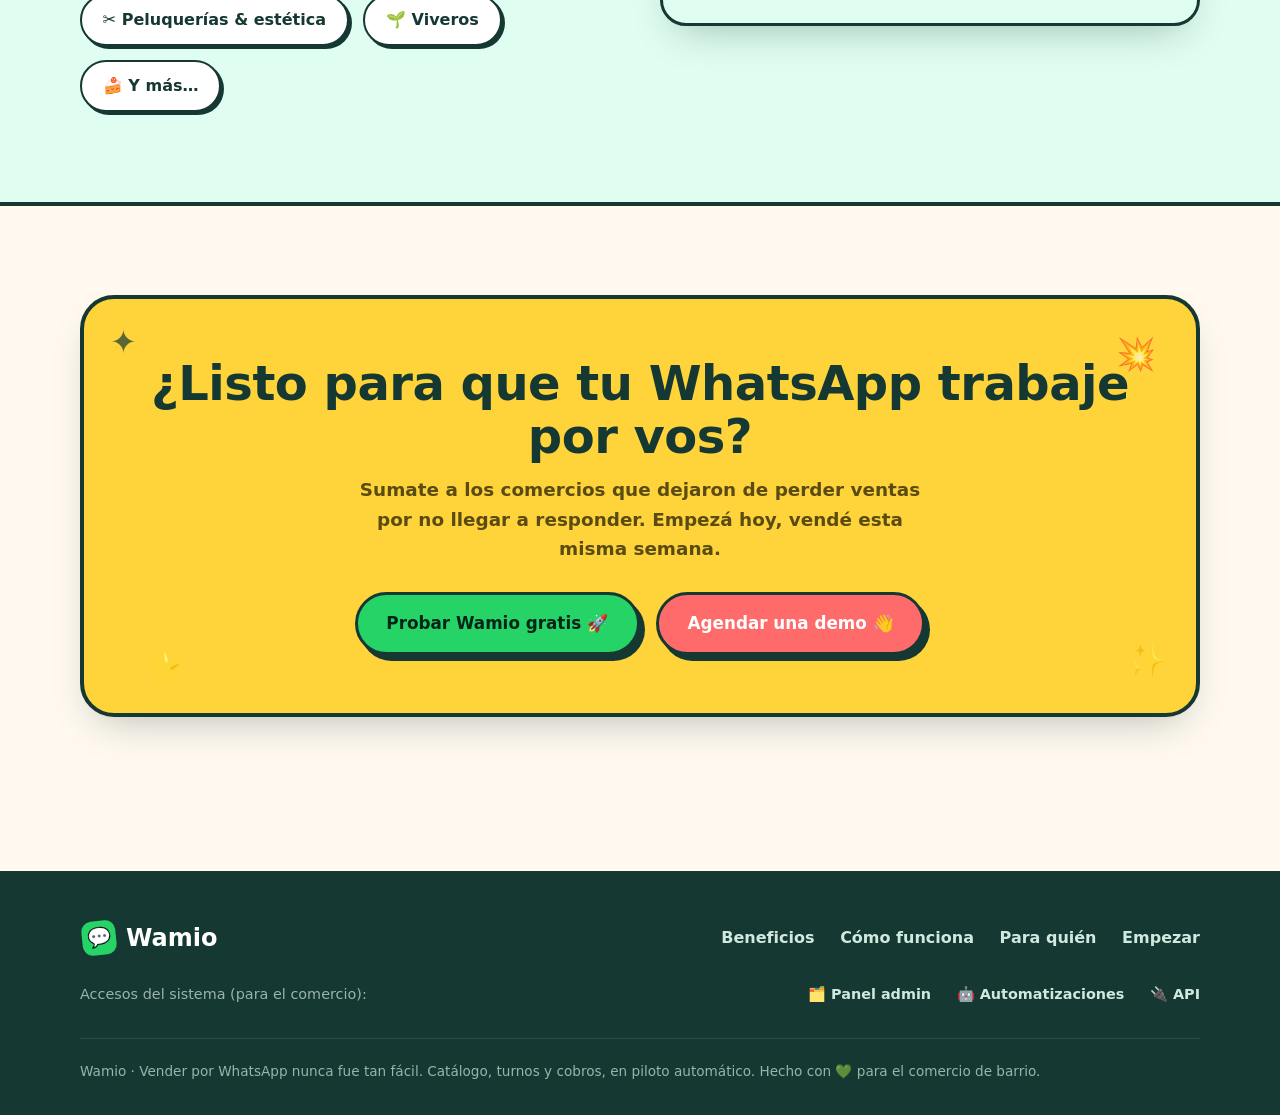
==== commit 734a9299: "Fase 1 SaaS: panel web simple del comercio (login + productos/servicios/turnos/pedidos) Agrega la ap" ====
--- a/landing/index.html
+++ b/landing/index.html
@@ -210,7 +210,7 @@
         <a href="#beneficios">Beneficios</a>
         <a href="#como">Cómo funciona</a>
         <a href="#quien">Para quién</a>
-        <a href="#empezar" class="pill">Probar gratis ✦</a>
+        <a href="/app/" class="pill">Ingresar →</a>
       </div>
     </div>
   </nav>
